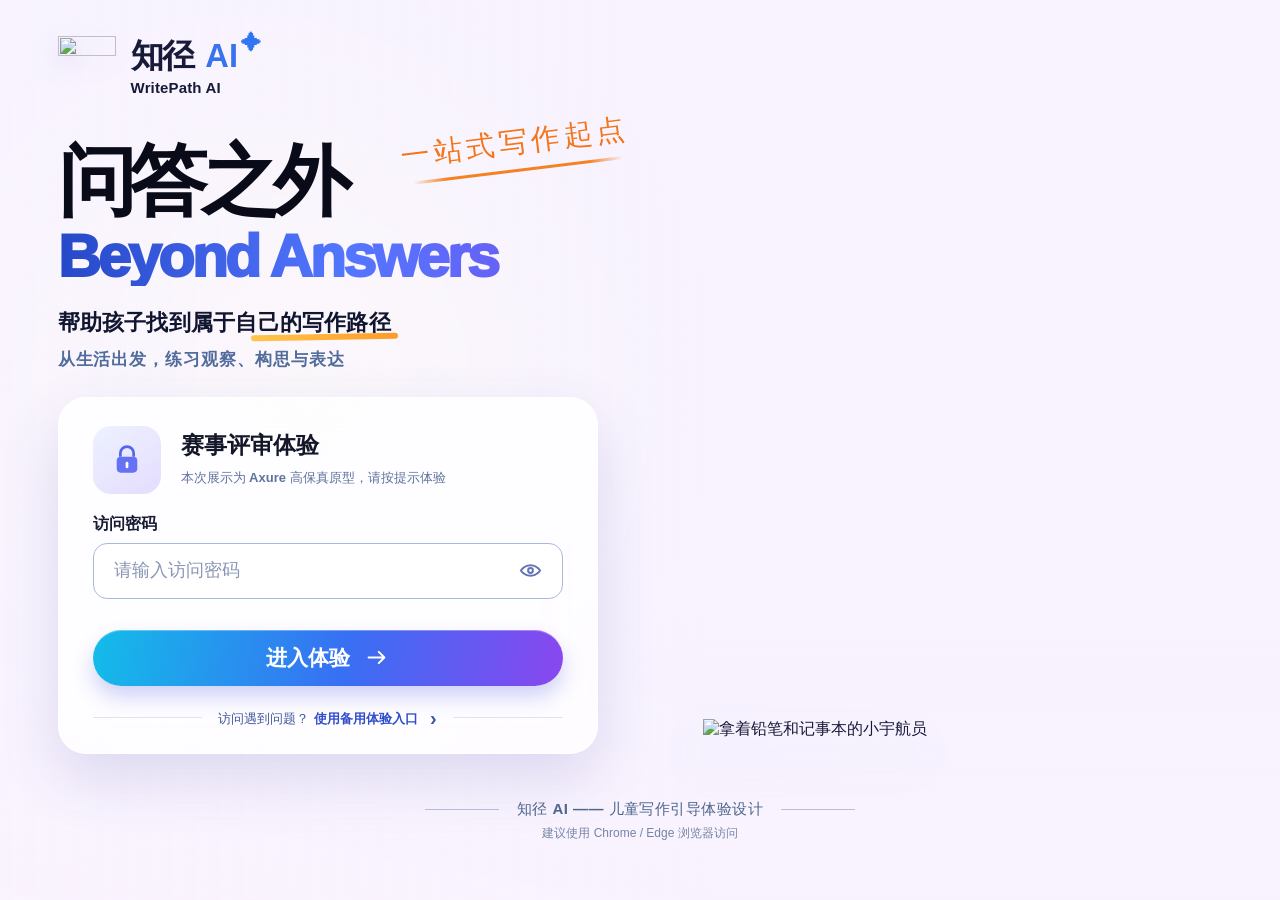
==== index.html @ cf347172 "01" ====
<!doctype html>
<html lang="zh-CN">
  <head>
    <meta charset="utf-8" />
    <meta name="viewport" content="width=device-width, initial-scale=1" />
    <meta name="robots" content="noindex, nofollow, noarchive, nosnippet" />
    <meta name="referrer" content="no-referrer" />
    <meta name="theme-color" content="#f6f1ff" />
    <title>赛事评审体验｜知径 AI</title>
    <meta
      name="description"
      content="知径 AI 儿童写作引导赛事评审体验入口"
    />
    <link
      rel="icon"
      type="image/svg+xml"
      href="data:image/svg+xml,%3Csvg xmlns='http://www.w3.org/2000/svg' viewBox='0 0 64 64'%3E%3Cdefs%3E%3ClinearGradient id='g' x1='0' y1='0' x2='1' y2='1'%3E%3Cstop stop-color='%231dbcf3'/%3E%3Cstop offset='1' stop-color='%238255f7'/%3E%3C/linearGradient%3E%3C/defs%3E%3Crect width='64' height='64' rx='16' fill='url(%23g)'/%3E%3Cpath d='M18 38c12-2 19-10 27-23-1 14-7 27-22 34l-8 1 3-12Z' fill='white'/%3E%3C/svg%3E"
    />
    <link rel="stylesheet" href="./styles.css" />
    <script src="./app.js" defer></script>
  </head>
  <body>
    <div class="page-bg" aria-hidden="true"></div>
    <main class="experience-shell">
      <section class="content-column" aria-labelledby="main-title">
        <header class="brand" aria-label="知径 AI WritePath AI">
          <img src="./assets/brand-mark.png" alt="" width="72" height="78" />
          <div class="brand-copy">
            <div class="brand-name"><span>知径</span> <b>AI</b><i>✦</i></div>
            <div class="brand-en">WritePath AI</div>
          </div>
        </header>

        <div class="hero-copy">
          <p class="visual-tagline">一站式写作起点</p>
          <h1 id="main-title">问答之外</h1>
          <p class="hero-en">Beyond Answers</p>
          <p class="hero-promise">帮助孩子找到属于自己的写作路径</p>
          <p class="hero-detail">从生活出发，练习观察、构思与表达</p>
        </div>

        <section class="login-card" aria-labelledby="login-title">
          <div class="card-heading">
            <span class="lock-badge" aria-hidden="true">
              <svg viewBox="0 0 24 24">
                <path d="M7.8 10V7.7a4.2 4.2 0 0 1 8.4 0V10" />
                <rect x="5.5" y="10" width="13" height="10" rx="2.6" />
                <path d="M12 14v2.4" />
              </svg>
            </span>
            <div>
              <h2 id="login-title">赛事评审体验</h2>
              <p>本次展示为 Axure 高保真原型，请按提示体验</p>
            </div>
          </div>

          <form id="login-form" novalidate>
            <label for="password">访问密码</label>
            <div class="password-wrap">
              <input
                id="password"
                name="password"
                type="password"
                autocomplete="current-password"
                autocapitalize="none"
                spellcheck="false"
                required
                aria-describedby="form-message"
                placeholder="请输入访问密码"
              />
              <button
                class="visibility-toggle"
                id="visibility-toggle"
                type="button"
                aria-label="显示密码"
                aria-pressed="false"
              >
                <svg class="eye-open" viewBox="0 0 24 24" aria-hidden="true">
                  <path d="M2.8 12s3.3-5 9.2-5 9.2 5 9.2 5-3.3 5-9.2 5-9.2-5-9.2-5Z" />
                  <circle cx="12" cy="12" r="2.3" />
                </svg>
                <svg class="eye-closed" viewBox="0 0 24 24" aria-hidden="true">
                  <path d="m4 4 16 16M10.7 7.1A9.4 9.4 0 0 1 12 7c5.9 0 9.2 5 9.2 5a15 15 0 0 1-2.4 2.8M6.1 6.8C4 8.2 2.8 12 2.8 12s3.3 5 9.2 5c1.1 0 2.1-.2 3-.5" />
                </svg>
              </button>
            </div>
            <p id="form-message" class="form-message" role="status" aria-live="polite"></p>
            <button class="submit-button" id="submit-button" type="submit">
              <span>进入体验</span>
              <svg viewBox="0 0 24 24" aria-hidden="true">
                <path d="M5 12h13M14 7l5 5-5 5" />
              </svg>
            </button>
          </form>

          <div class="backup-row">
            <span aria-hidden="true"></span>
            <a id="backup-link" href="#" target="_blank" rel="noopener noreferrer">
              访问遇到问题？<strong>使用备用体验入口</strong>
              <b aria-hidden="true">›</b>
            </a>
            <span aria-hidden="true"></span>
          </div>
        </section>
      </section>

      <section class="visual-column" aria-label="知径 AI 写作伙伴形象">
        <img class="astronaut" src="./assets/astronaut.png" alt="拿着铅笔和记事本的小宇航员" />
      </section>
    </main>

    <footer class="site-footer">
      <p><span></span>知径 AI —— 儿童写作引导体验设计<span></span></p>
      <small>建议使用 Chrome / Edge 浏览器访问</small>
    </footer>
  </body>
</html>
---- styles.css ----
:root {
  color-scheme: light;
  --ink: #171a38;
  --muted: #5c6f9d;
  --blue: #315af0;
  --violet: #8255f7;
  --card: rgba(255, 255, 255, 0.76);
  --card-border: rgba(255, 255, 255, 0.84);
  --shadow: 0 24px 58px rgba(72, 75, 159, 0.16);
}

* {
  box-sizing: border-box;
}

html,
body {
  position: relative;
  margin: 0;
  min-height: 100%;
}

html {
  background: #f8f3ff;
}

body {
  min-width: 320px;
  color: var(--ink);
  font-family: "Microsoft YaHei", "PingFang SC", "Noto Sans CJK SC", "Segoe UI", sans-serif;
  background: #f8f3ff;
  overflow-x: hidden;
}

button,
input {
  font: inherit;
}

.page-bg {
  position: fixed;
  inset: 0;
  z-index: 0;
  pointer-events: none;
  background-image: linear-gradient(90deg, rgba(255, 250, 254, 0.12), rgba(255, 255, 255, 0) 56%), url("./assets/dream-city-bg.png");
  background-position: center;
  background-size: cover;
}

.page-bg::after {
  content: "";
  position: absolute;
  inset: 0;
  background:
    radial-gradient(circle at 24% 42%, rgba(255, 252, 246, 0.46), transparent 37%),
    linear-gradient(180deg, transparent 68%, rgba(255, 244, 254, 0.22));
}

.experience-shell {
  position: relative;
  z-index: 1;
  display: grid;
  grid-template-columns: minmax(560px, 0.94fr) minmax(540px, 1.06fr);
  width: min(1540px, calc(100% - 9vw));
  min-height: calc(100vh - 112px);
  margin: 0 auto;
  padding: clamp(24px, 4vh, 46px) 0 24px;
}

.content-column {
  position: relative;
  z-index: 2;
  display: flex;
  flex-direction: column;
  align-items: flex-start;
}

.brand {
  display: flex;
  align-items: center;
  gap: 15px;
}

.brand > img {
  width: clamp(58px, 4.25vw, 72px);
  height: auto;
  object-fit: contain;
  filter: drop-shadow(0 9px 13px rgba(74, 76, 173, 0.16));
}

.brand-name {
  position: relative;
  display: flex;
  align-items: baseline;
  gap: 12px;
  white-space: nowrap;
  font-size: clamp(30px, 2.55vw, 43px);
  line-height: 1;
  font-weight: 950;
  letter-spacing: -0.05em;
}

.brand-name b {
  color: #3972ed;
  font-weight: 900;
  letter-spacing: 0;
}

.brand-name i {
  align-self: flex-start;
  margin: -7px 0 0 -9px;
  color: #3175f4;
  font-size: 20px;
  font-style: normal;
}

.brand-en {
  margin-top: 7px;
  font-size: clamp(15px, 1.15vw, 20px);
  line-height: 1;
  font-weight: 800;
  letter-spacing: 0.01em;
}

.hero-copy {
  position: relative;
  width: 100%;
  margin-top: clamp(28px, 5vh, 62px);
}

.hero-copy h1 {
  margin: 0;
  color: #090b18;
  font-size: clamp(62px, 6.1vw, 104px);
  line-height: 0.96;
  font-weight: 950;
  letter-spacing: -0.08em;
}

.hero-en {
  margin: 8px 0 0;
  color: transparent;
  font-size: clamp(46px, 4.65vw, 78px);
  line-height: 1;
  font-weight: 950;
  letter-spacing: -0.05em;
  background: linear-gradient(90deg, #2649c9 0%, #5376ff 52%, #7452f0 100%);
  -webkit-background-clip: text;
  background-clip: text;
}

.hero-promise {
  position: relative;
  display: inline-block;
  margin: clamp(20px, 2.4vh, 30px) 0 0;
  color: #111630;
  font-size: clamp(21px, 1.72vw, 29px);
  line-height: 1.35;
  font-weight: 900;
  letter-spacing: 0.01em;
}

.hero-promise::after {
  content: "";
  position: absolute;
  right: -7px;
  bottom: -2px;
  left: 58%;
  height: 6px;
  border-radius: 999px;
  background: linear-gradient(90deg, #ffc54c, #ff9b29);
  transform: rotate(-1deg);
  z-index: -1;
}

.hero-detail {
  margin: 10px 0 0;
  color: #516c9c;
  font-size: clamp(17px, 1.32vw, 22px);
  line-height: 1.45;
  font-weight: 650;
  letter-spacing: 0.055em;
}

.login-card {
  width: min(540px, 100%);
  margin-top: clamp(22px, 2.7vh, 32px);
  padding: clamp(20px, 2.2vw, 30px) clamp(24px, 2.65vw, 40px) 20px;
  border: 1px solid var(--card-border);
  border-radius: 28px;
  background: var(--card);
  box-shadow: var(--shadow), inset 0 1px 0 rgba(255, 255, 255, 0.95);
  backdrop-filter: blur(22px) saturate(1.12);
  -webkit-backdrop-filter: blur(22px) saturate(1.12);
}

.card-heading {
  display: flex;
  align-items: center;
  gap: 20px;
}

.lock-badge {
  display: grid;
  place-items: center;
  flex: 0 0 auto;
  width: 68px;
  height: 68px;
  border-radius: 18px;
  color: #fff;
  background: linear-gradient(145deg, rgba(236, 241, 255, 0.96), rgba(226, 218, 255, 0.92));
}

.lock-badge svg {
  width: 38px;
  height: 38px;
  fill: none;
  stroke: #5565e9;
  stroke-width: 1.7;
}

.lock-badge rect {
  fill: #6572f3;
  stroke: none;
}

.lock-badge path:last-child {
  stroke: #fff;
  stroke-linecap: round;
}

.card-heading h2 {
  margin: 0;
  color: #131728;
  font-size: clamp(23px, 1.75vw, 28px);
  line-height: 1.2;
  font-weight: 900;
}

.card-heading p {
  margin: 8px 0 0;
  color: #60729e;
  font-size: clamp(13px, 1vw, 16px);
  line-height: 1.5;
  font-weight: 560;
}

#login-form {
  margin-top: 20px;
}

#login-form label {
  display: block;
  margin-bottom: 8px;
  color: #181d33;
  font-size: 16px;
  font-weight: 850;
}

.password-wrap {
  position: relative;
}

.password-wrap input {
  width: 100%;
  height: 56px;
  padding: 0 58px 0 20px;
  border: 1.5px solid #a9b7dc;
  border-radius: 14px;
  outline: none;
  color: #192052;
  background: rgba(255, 255, 255, 0.74);
  font-size: 18px;
  letter-spacing: 0.12em;
  transition: border-color 160ms ease, box-shadow 160ms ease, background 160ms ease;
}

.password-wrap input::placeholder {
  color: #8a96b5;
  letter-spacing: 0;
}

.password-wrap input:focus {
  border-color: #6575f3;
  background: #fff;
  box-shadow: 0 0 0 4px rgba(100, 113, 243, 0.13);
}

.password-wrap input[aria-invalid="true"] {
  border-color: #db5969;
  box-shadow: 0 0 0 4px rgba(219, 89, 105, 0.11);
}

.visibility-toggle {
  position: absolute;
  top: 50%;
  right: 12px;
  display: grid;
  place-items: center;
  width: 40px;
  height: 40px;
  padding: 0;
  border: 0;
  border-radius: 10px;
  color: #6571b7;
  background: transparent;
  cursor: pointer;
  transform: translateY(-50%);
}

.visibility-toggle:hover,
.visibility-toggle:focus-visible {
  color: #4c59d8;
  background: rgba(98, 108, 226, 0.09);
  outline: none;
}

.visibility-toggle svg {
  width: 25px;
  height: 25px;
  fill: none;
  stroke: currentColor;
  stroke-width: 1.9;
  stroke-linecap: round;
  stroke-linejoin: round;
}

.eye-closed,
.visibility-toggle[aria-pressed="true"] .eye-open {
  display: none;
}

.visibility-toggle[aria-pressed="true"] .eye-closed {
  display: block;
}

.form-message {
  min-height: 20px;
  margin: 7px 2px 4px;
  color: #c5394d;
  font-size: 13px;
  line-height: 1.45;
  font-weight: 650;
}

.form-message.success {
  color: #34755c;
}

.submit-button {
  display: flex;
  align-items: center;
  justify-content: center;
  gap: 13px;
  width: 100%;
  min-height: 56px;
  padding: 0 20px;
  border: 0;
  border-radius: 999px;
  color: #fff;
  background: linear-gradient(100deg, #13bce9 0%, #386ff3 54%, #8a46ef 100%);
  box-shadow: 0 11px 20px rgba(73, 83, 229, 0.25), inset 0 1px 0 rgba(255, 255, 255, 0.32);
  font-size: 21px;
  line-height: 1;
  font-weight: 850;
  cursor: pointer;
  transition: transform 160ms ease, filter 160ms ease, box-shadow 160ms ease;
}

.submit-button:hover:not(:disabled) {
  filter: saturate(1.12) brightness(1.035);
  transform: translateY(-1px);
  box-shadow: 0 14px 24px rgba(73, 83, 229, 0.3), inset 0 1px 0 rgba(255, 255, 255, 0.32);
}

.submit-button:focus-visible {
  outline: 3px solid rgba(77, 83, 225, 0.3);
  outline-offset: 3px;
}

.submit-button:disabled {
  opacity: 0.62;
  cursor: not-allowed;
  filter: grayscale(0.15);
}

.submit-button svg {
  width: 27px;
  height: 27px;
  fill: none;
  stroke: currentColor;
  stroke-width: 1.8;
  stroke-linecap: round;
  stroke-linejoin: round;
}

.backup-row {
  display: grid;
  grid-template-columns: minmax(22px, 1fr) auto minmax(22px, 1fr);
  align-items: center;
  gap: 16px;
  margin-top: 17px;
}

.backup-row > span {
  height: 1px;
  background: rgba(107, 119, 169, 0.2);
}

.backup-row a {
  color: #42579c;
  font-size: 13px;
  line-height: 1.5;
  text-decoration: none;
  white-space: nowrap;
}

.backup-row a:hover,
.backup-row a:focus-visible {
  color: #304ccc;
  text-decoration: underline;
  text-underline-offset: 3px;
}

.backup-row strong {
  margin-left: 5px;
  color: #304ccc;
}

.backup-row b {
  margin-left: 8px;
  font-size: 20px;
  vertical-align: -2px;
}

.visual-column {
  position: relative;
  min-width: 0;
}

.astronaut {
  position: absolute;
  right: clamp(14px, 3vw, 54px);
  bottom: clamp(5px, 2vh, 24px);
  width: min(46vw, 590px);
  height: auto;
  object-fit: contain;
  filter: drop-shadow(0 24px 25px rgba(54, 79, 172, 0.14));
}

.hero-copy .visual-tagline {
  position: absolute;
  top: -16px;
  right: clamp(-28px, -1vw, -8px);
  margin: 0;
  color: #f4751d;
  font-family: "KaiTi", "STKaiti", "Microsoft YaHei", sans-serif;
  font-size: clamp(24px, 2.25vw, 38px);
  line-height: 1;
  font-weight: 500;
  letter-spacing: 0.13em;
  transform: rotate(-7deg);
  text-shadow: 0 1px 0 rgba(255, 255, 255, 0.8);
}

.hero-copy .visual-tagline::after {
  content: "";
  display: block;
  width: 92%;
  height: 3px;
  margin: 12px 0 0 4%;
  border-radius: 999px;
  background: linear-gradient(90deg, transparent 0%, #f48122 16%, #f48122 84%, transparent 100%);
}

.site-footer {
  position: relative;
  z-index: 1;
  display: flex;
  flex-direction: column;
  align-items: center;
  justify-content: center;
  min-height: 82px;
  padding: 0 20px 18px;
  color: #4f668d;
  text-align: center;
}

.site-footer p {
  display: flex;
  align-items: center;
  gap: 18px;
  margin: 0;
  font-size: 15px;
  line-height: 1.5;
  font-weight: 580;
  letter-spacing: 0.03em;
}

.site-footer p span {
  display: block;
  width: 74px;
  height: 1px;
  background: rgba(66, 88, 134, 0.34);
}

.site-footer small {
  margin-top: 5px;
  font-size: 12px;
  opacity: 0.78;
}

@media (max-height: 850px) and (min-width: 900px) {
  .experience-shell {
    width: min(1500px, calc(100% - 7vw));
    min-height: calc(100vh - 72px);
    padding-top: 20px;
    padding-bottom: 12px;
  }

  .brand > img {
    width: 54px;
  }

  .brand-name {
    font-size: 32px;
  }

  .brand-en {
    font-size: 14px;
  }

  .hero-copy {
    margin-top: 20px;
  }

  .hero-copy h1 {
    font-size: clamp(60px, 6.1vw, 84px);
  }

  .hero-en {
    font-size: clamp(44px, 4.6vw, 62px);
  }

  .hero-promise {
    margin-top: 13px;
  }

  .login-card {
    margin-top: 14px;
    padding-top: 17px;
    padding-bottom: 13px;
  }

  .lock-badge {
    width: 56px;
    height: 56px;
    border-radius: 15px;
  }

  .card-heading p {
    margin-top: 4px;
  }

  #login-form {
    margin-top: 12px;
  }

  .password-wrap input,
  .submit-button {
    height: 49px;
    min-height: 49px;
  }

  .form-message {
    min-height: 17px;
    margin-top: 4px;
    margin-bottom: 2px;
  }

  .backup-row {
    margin-top: 12px;
  }

  .astronaut {
    right: clamp(16px, 3.6vw, 58px);
    bottom: 24px;
    width: min(35vw, 450px);
  }

  .visual-tagline {
    top: 6%;
  }

  .site-footer {
    min-height: 58px;
    padding-bottom: 8px;
  }
}

@media (min-width: 1181px) and (min-height: 851px) and (max-height: 950px) {
  .astronaut {
    right: clamp(16px, 3.6vw, 58px);
    bottom: 24px;
    width: min(37vw, 500px);
  }

  .visual-tagline {
    top: 6%;
  }
}

@media (max-width: 1180px) {
  .experience-shell {
    grid-template-columns: minmax(520px, 1.02fr) minmax(380px, 0.98fr);
    width: calc(100% - 10vw);
  }

  .astronaut {
    right: 1vw;
    width: min(43vw, 450px);
  }

  .visual-tagline {
    right: 0;
  }
}

@media (max-width: 880px) {
  .page-bg {
    background-position: 68% center;
  }

  .page-bg::after {
    background: rgba(255, 251, 255, 0.25);
  }

  .experience-shell {
    display: flex;
    flex-direction: column;
    width: min(680px, calc(100% - 32px));
    min-height: auto;
    padding: 24px 0 12px;
  }

  .content-column {
    width: 100%;
  }

  .hero-copy {
    margin-top: 32px;
  }

  .hero-copy h1 {
    font-size: clamp(52px, 15vw, 78px);
  }

  .hero-en {
    font-size: clamp(38px, 10vw, 56px);
  }

  .login-card {
    width: 100%;
  }

  .visual-column {
    min-height: 460px;
  }

  .astronaut {
    right: 6%;
    bottom: 0;
    width: min(76vw, 470px);
  }

  .visual-tagline {
    top: 20%;
    right: 2%;
  }
}

@media (max-width: 520px) {
  .experience-shell {
    width: calc(100% - 24px);
  }

  .brand {
    gap: 10px;
  }

  .brand > img {
    width: 52px;
  }

  .brand-name {
    gap: 8px;
    font-size: 29px;
  }

  .brand-en {
    margin-top: 5px;
    font-size: 13px;
  }

  .hero-copy {
    margin-top: 24px;
  }

  .hero-copy h1 {
    font-size: 49px;
  }

  .hero-en {
    font-size: 36px;
  }

  .hero-promise {
    font-size: 19px;
  }

  .hero-detail {
    font-size: 15px;
  }

  .login-card {
    padding: 19px 17px 16px;
    border-radius: 22px;
  }

  .card-heading {
    gap: 13px;
  }

  .lock-badge {
    width: 54px;
    height: 54px;
    border-radius: 15px;
  }

  .lock-badge svg {
    width: 31px;
    height: 31px;
  }

  .card-heading h2 {
    font-size: 21px;
  }

  .card-heading p {
    font-size: 12px;
  }

  .backup-row {
    gap: 8px;
  }

  .backup-row a {
    white-space: normal;
    text-align: center;
  }

  .visual-column {
    min-height: 360px;
  }

  .visual-tagline {
    top: 13%;
    font-size: 21px;
  }

  .site-footer p {
    font-size: 13px;
  }

  .site-footer p span {
    width: 26px;
  }
}

@media (min-width: 1400px) {
  .content-column {
    transform: translateX(90px);
  }

  .astronaut {
    right: auto;
    left: 90px;
  }
}

@media (min-width: 2000px) {
  .content-column {
    transform: translateX(130px);
  }

  .astronaut {
    left: 90px;
  }
}

@media (prefers-reduced-motion: reduce) {
  *,
  *::before,
  *::after {
    scroll-behavior: auto !important;
    transition-duration: 0.01ms !important;
  }
}
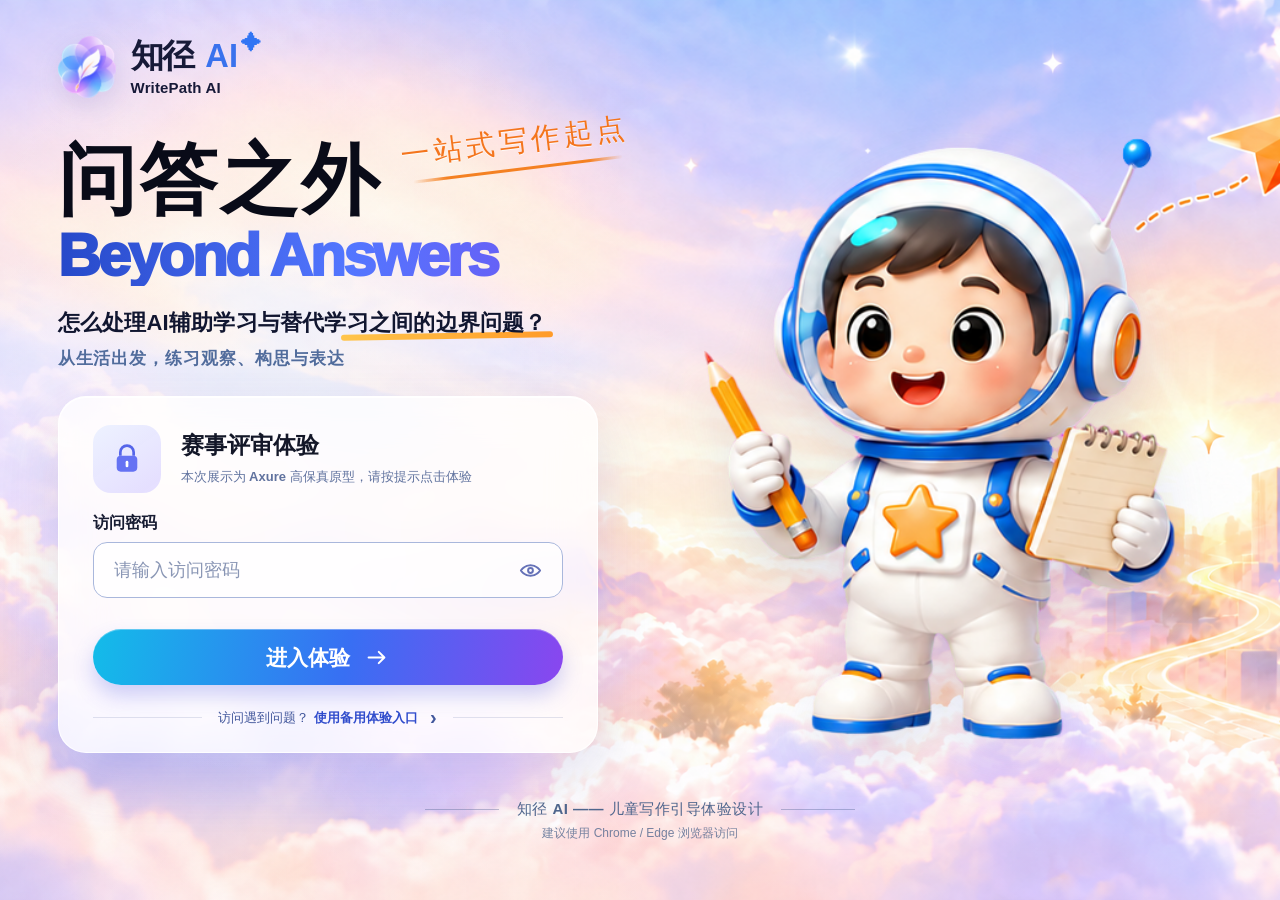
==== commit 253c246f: "Add files via upload" ====
--- a/index.html
+++ b/index.html
@@ -35,7 +35,7 @@
           <p class="visual-tagline">一站式写作起点</p>
           <h1 id="main-title">问答之外</h1>
           <p class="hero-en">Beyond Answers</p>
-          <p class="hero-promise">帮助孩子找到属于自己的写作路径</p>
+          <p class="hero-promise">怎么处理AI辅助学习与替代学习之间的边界问题？</p>
           <p class="hero-detail">从生活出发，练习观察、构思与表达</p>
         </div>
 
@@ -50,7 +50,7 @@
             </span>
             <div>
               <h2 id="login-title">赛事评审体验</h2>
-              <p>本次展示为 Axure 高保真原型，请按提示体验</p>
+              <p>本次展示为 Axure 高保真原型，请按提示点击体验</p>
             </div>
           </div>
 
--- a/styles.css
+++ b/styles.css
@@ -134,7 +134,7 @@
   font-size: clamp(62px, 6.1vw, 104px);
   line-height: 0.96;
   font-weight: 950;
-  letter-spacing: -0.08em;
+  letter-spacing: 0.04em;
 }
 
 .hero-en {
